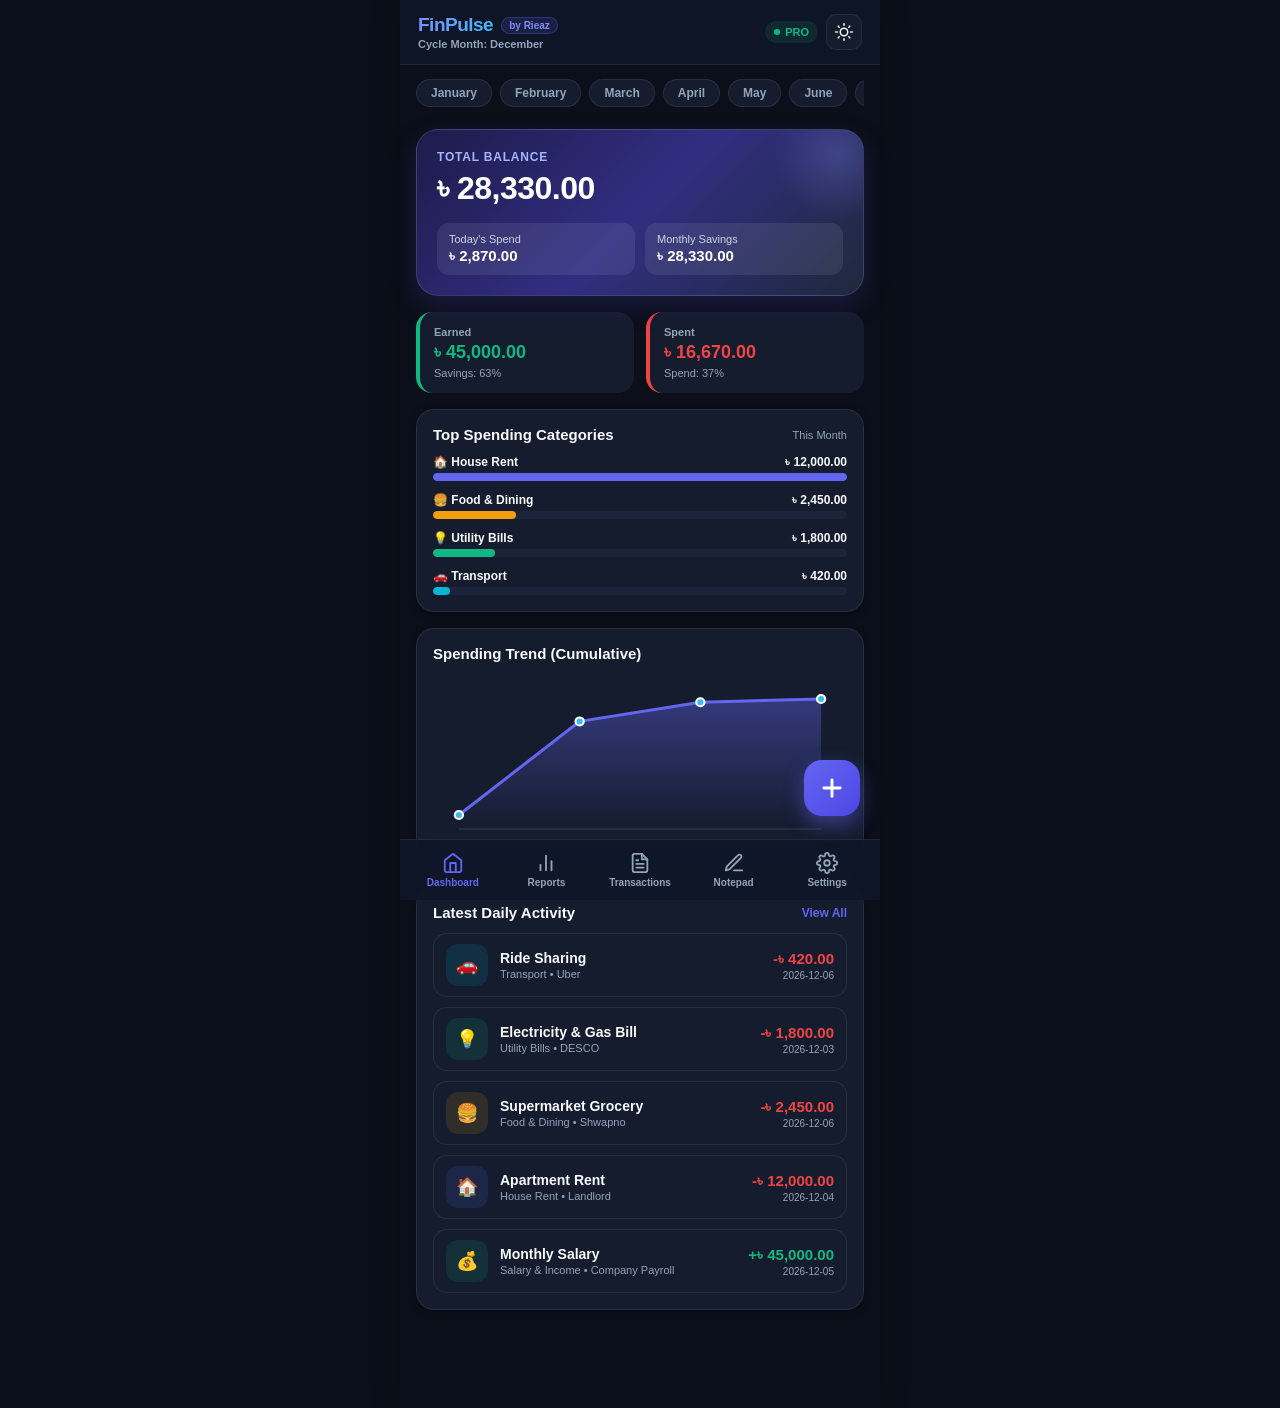
==== app/src/main/assets/pwa/index.html @ c359c413 "v2.5.3" ====
<!DOCTYPE html>
<html lang="en" data-theme="dark">
<head>
  <meta charset="UTF-8">
  <meta name="viewport" content="width=device-width, initial-scale=1.0, maximum-scale=1.0, user-scalable=no, viewport-fit=cover">
  <title>FinPulse - Smart Finance Tracker | Developed by Rieaz</title>
  
  <!-- Author & Metadata -->
  <meta name="author" content="Rieaz">
  <meta name="description" content="FinPulse - Professional personal finance tracker and budget manager. Developed by Rieaz.">
  <meta name="theme-color" content="#0f172a">
  <meta name="apple-mobile-web-app-capable" content="yes">
  <meta name="apple-mobile-web-app-status-bar-style" content="black-translucent">
  <meta name="apple-mobile-web-app-title" content="FinPulse">
  
  <!-- Icons & Manifest -->
  <link rel="icon" type="image/png" href="icons/favicon.png">
  <link rel="apple-touch-icon" href="icons/apple-touch-icon.png">
  <link rel="manifest" href="manifest.json">
  
  <!-- Stylesheet -->
  <link rel="stylesheet" href="style.css?v=2.5.3">
</head>
<body>
  
  <!-- Splash Screen -->
  <div id="splash-screen">
    <div class="splash-header">
      <h1>WELCOME TO FINPULSE</h1>
      <p>Connected to your financial health</p>
    </div>
    
    <div class="splash-logo-card">
      <img src="icons/logo.png" alt="FinPulse Logo">
    </div>
    
    <div class="splash-footer">
      <div class="dev-tag">Developed by Rieaz</div>
      <div>App Version 2.5.3 • Build 47 • PWA Edition</div>
      <div>© 2026 FinPulse by Rieaz. All rights reserved.</div>
    </div>
  </div>

  <!-- Main App Shell -->
  <div id="app-container">
    
    <!-- Top App Bar -->
    <header class="app-header">
      <div class="brand-wrapper">
        <div class="brand-title-row">
          <span class="brand-title" id="lbl-app-name">FinPulse</span>
          <span class="badge-dev">by Rieaz</span>
        </div>
        <div class="cycle-indicator" id="lbl-cycle-month">Cycle Month: March</div>
      </div>
      
      <div class="header-actions">
        <!-- Install App button (shows in header) -->
        <button id="btn-header-install" class="btn-install-header" style="display: none;">
          <svg width="14" height="14" viewBox="0 0 24 24" fill="none" stroke="currentColor" stroke-width="2.5" stroke-linecap="round" stroke-linejoin="round"><path d="M21 15v4a2 2 0 0 1-2 2H5a2 2 0 0 1-2-2v-4"></path><polyline points="7 10 12 15 17 10"></polyline><line x1="12" y1="15" x2="12" y2="3"></line></svg>
          <span id="lbl-install-header">Install</span>
        </button>

        <div class="btn-pro">
          <span style="width: 6px; height: 6px; border-radius: 50%; background: #10b981;"></span>
          <span id="lbl-pro-badge">PRO</span>
        </div>

        <button id="btn-theme-toggle" class="btn-icon" aria-label="Toggle Theme">
          <svg id="icon-theme" width="18" height="18" viewBox="0 0 24 24" fill="none" stroke="currentColor" stroke-width="2" stroke-linecap="round" stroke-linejoin="round"><circle cx="12" cy="12" r="5"></circle><line x1="12" y1="1" x2="12" y2="3"></line><line x1="12" y1="21" x2="12" y2="23"></line><line x1="4.22" y1="4.22" x2="5.64" y2="5.64"></line><line x1="18.36" y1="18.36" x2="19.78" y2="19.78"></line><line x1="1" y1="12" x2="3" y2="12"></line><line x1="21" y1="12" x2="23" y2="12"></line><line x1="4.22" y1="19.78" x2="5.64" y2="18.36"></line><line x1="18.36" y1="5.64" x2="19.78" y2="4.22"></line></svg>
        </button>
      </div>
    </header>

    <!-- Cycle Month Horizontal Slider -->
    <div class="month-slider-card">
      <div class="month-slider-scroll" id="month-chips-container">
        <!-- Injected via JavaScript -->
      </div>
    </div>

    <!-- Main Screens View Switcher -->
    <main class="screens-wrapper">
      
      <!-- 1. DASHBOARD SCREEN -->
      <section id="screen-dashboard" class="tab-screen active">
        <!-- Hero Balance Card -->
        <div class="hero-balance-card">
          <div class="balance-label" id="lbl-total-balance">TOTAL BALANCE</div>
          <div class="balance-amount" id="val-total-balance">৳ 0.00</div>
          
          <div class="quick-stats-grid">
            <div class="quick-stat-pill">
              <div class="qs-title" id="lbl-today-spend">Today's Spend</div>
              <div class="qs-val" id="val-today-spend">৳ 0.00</div>
            </div>
            <div class="quick-stat-pill">
              <div class="qs-title" id="lbl-monthly-savings">Monthly Savings</div>
              <div class="qs-val" id="val-monthly-savings">৳ 0.00</div>
            </div>
          </div>
        </div>

        <!-- Earned vs Spent 2-column Grid -->
        <div class="summary-grid">
          <div class="summary-card income">
            <span class="sc-label" id="lbl-earned">Earned</span>
            <span class="sc-val" id="val-total-income">৳ 0.00</span>
            <span class="sc-sub" id="val-savings-pct">Savings: 0%</span>
          </div>
          <div class="summary-card expense">
            <span class="sc-label" id="lbl-spent">Spent</span>
            <span class="sc-val" id="val-total-expense">৳ 0.00</span>
            <span class="sc-sub" id="val-spend-pct">Spend: 0%</span>
          </div>
        </div>

        <!-- Top Spending Categories -->
        <div class="card">
          <div class="section-header">
            <h3 id="lbl-top-categories">Top Spending Categories</h3>
            <span id="lbl-cycle-status" style="font-size: 11px; color: var(--text-muted);">This Month</span>
          </div>
          <div class="category-bars" id="dashboard-category-bars">
            <!-- Rendered by JS -->
          </div>
        </div>

        <!-- Spending Trend Chart -->
        <div class="card">
          <div class="section-header">
            <h3 id="lbl-spending-trend">Spending Trend (Cumulative)</h3>
          </div>
          <div id="trend-chart-container" style="width: 100%; height: 180px; position: relative;">
            <svg id="trend-svg" width="100%" height="180" viewBox="0 0 400 180" preserveAspectRatio="none"></svg>
          </div>
        </div>

        <!-- Recent Transactions -->
        <div class="card">
          <div class="section-header">
            <h3 id="lbl-recent-activity">Latest Daily Activity</h3>
            <button id="btn-view-all-tx">View All</button>
          </div>
          <div class="tx-list" id="dashboard-recent-txs">
            <!-- Rendered by JS -->
          </div>
        </div>
      </section>

      <!-- 2. REPORTS SCREEN -->
      <section id="screen-reports" class="tab-screen">
        <div class="card">
          <div class="section-header">
            <h3 id="lbl-category-breakdown">Category Breakdown</h3>
            <span class="badge-dev" id="report-cycle-tag">Cycle</span>
          </div>
          <!-- Donut SVG Container -->
          <div style="display: flex; flex-direction: column; align-items: center; padding: 10px 0;">
            <div style="position: relative; width: 190px; height: 190px;">
              <svg id="donut-svg" width="190" height="190" viewBox="0 0 190 190"></svg>
              <div style="position: absolute; inset: 0; display: flex; flex-direction: column; align-items: center; justify-content: center; pointer-events: none;">
                <span style="font-size: 11px; color: var(--text-muted);" id="lbl-report-total">Total Exp.</span>
                <span style="font-size: 16px; font-weight: 800;" id="val-report-donut-total">৳ 0</span>
              </div>
            </div>
            <div id="donut-legend" style="display: grid; grid-template-columns: 1fr 1fr; gap: 8px 14px; width: 100%; margin-top: 16px;">
              <!-- Donut Legend items -->
            </div>
          </div>
        </div>

        <!-- Category Details Table -->
        <div class="card">
          <div class="section-header">
            <h3 id="lbl-detailed-breakdown">Detailed Category Table</h3>
          </div>
          <div id="reports-category-details" class="category-bars">
            <!-- Rendered by JS -->
          </div>
        </div>
      </section>

      <!-- 3. TRANSACTIONS SCREEN -->
      <section id="screen-transactions" class="tab-screen">
        <!-- Search & Filter Controls -->
        <div class="search-box">
          <svg width="18" height="18" viewBox="0 0 24 24" fill="none" stroke="currentColor" stroke-width="2"><circle cx="11" cy="11" r="8"></circle><line x1="21" y1="21" x2="16.65" y2="16.65"></line></svg>
          <input type="text" id="input-search-tx" placeholder="Search transactions...">
        </div>

        <div class="filter-pills">
          <button class="filter-pill active" data-filter="all" id="filter-all">All</button>
          <button class="filter-pill" data-filter="expense" id="filter-expense">Expense</button>
          <button class="filter-pill" data-filter="income" id="filter-income">Income</button>
        </div>

        <div class="tx-list" id="full-transactions-list">
          <!-- Rendered by JS -->
        </div>
      </section>

      <!-- 4. CLEAN NOTEPAD SCREEN -->
      <section id="screen-notepad" class="tab-screen">
        <div class="notepad-top-row">
          <div class="notepad-title-group">
            <h2 id="lbl-notepad-title">Notepad</h2>
            <span id="lbl-notepad-count">0 notes saved</span>
          </div>
          <button id="btn-open-add-note" class="btn-add-note">
            <svg width="14" height="14" viewBox="0 0 24 24" fill="none" stroke="currentColor" stroke-width="2.5"><line x1="12" y1="5" x2="12" y2="19"></line><line x1="5" y1="12" x2="19" y2="12"></line></svg>
            <span id="lbl-add-note-btn">Add Note</span>
          </button>
        </div>

        <!-- Fast Search Bar -->
        <div class="search-box">
          <svg width="18" height="18" viewBox="0 0 24 24" fill="none" stroke="currentColor" stroke-width="2"><circle cx="11" cy="11" r="8"></circle><line x1="21" y1="21" x2="16.65" y2="16.65"></line></svg>
          <input type="text" id="input-search-notes" placeholder="Search notes...">
        </div>

        <!-- Category Filter Chips -->
        <div class="note-categories-scroll">
          <button class="note-cat-chip active" data-cat="All" id="chip-cat-all">All</button>
          <button class="note-cat-chip" data-cat="Finance" id="chip-cat-finance">Finance</button>
          <button class="note-cat-chip" data-cat="Budget" id="chip-cat-budget">Budget</button>
          <button class="note-cat-chip" data-cat="Shopping" id="chip-cat-shopping">Shopping</button>
          <button class="note-cat-chip" data-cat="Personal" id="chip-cat-personal">Personal</button>
          <button class="note-cat-chip" data-cat="Notes" id="chip-cat-notes">Notes</button>
        </div>

        <!-- Notes Container -->
        <div class="note-cards-list" id="notes-container">
          <!-- Rendered by JS -->
        </div>
      </section>

      <!-- 5. SETTINGS SCREEN -->
      <section id="screen-settings" class="tab-screen">
        
        <!-- Profile Settings Card -->
        <div class="card settings-group">
          <div class="section-header">
            <h3 id="lbl-profile-settings">Profile Settings</h3>
          </div>
          
          <div class="form-group">
            <label class="form-label" id="lbl-user-name">Name</label>
            <input type="text" id="input-user-name" class="form-control" value="Rieaz">
          </div>

          <div class="form-group">
            <label class="form-label" id="lbl-currency">Currency Options</label>
            <div class="btn-group-segmented" id="currency-segmented">
              <button class="btn-segmented active" data-curr="৳">৳ BDT</button>
              <button class="btn-segmented" data-curr="$">$ USD</button>
              <button class="btn-segmented" data-curr="€">€ EUR</button>
              <button class="btn-segmented" data-curr="£">£ GBP</button>
              <button class="btn-segmented" data-curr="₹">₹ INR</button>
            </div>
          </div>

          <div class="form-group">
            <label class="form-label" id="lbl-language">Language Settings</label>
            <div class="btn-group-segmented" id="language-segmented">
              <button class="btn-segmented active" data-lang="en">English</button>
              <button class="btn-segmented" data-lang="bn">বাংলা</button>
            </div>
          </div>

          <button id="btn-save-profile" class="btn-primary" style="margin-top: 6px;">
            <span id="lbl-save-profile">Save Profile Changes</span>
          </button>
        </div>

        <!-- Notifications & Alerts -->
        <div class="card settings-group">
          <div class="section-header">
            <h3 id="lbl-notifications-section">Notifications & Alerts</h3>
          </div>

          <div class="toggle-row">
            <span class="toggle-label" id="lbl-reminder-toggle">Transaction Reminders</span>
            <label class="switch">
              <input type="checkbox" id="chk-reminder" checked>
              <span class="slider"></span>
            </label>
          </div>
          <hr style="border: none; border-top: 1px solid var(--border-subtle);">
          <div class="toggle-row">
            <span class="toggle-label" id="lbl-alerts-toggle">Budget Limit Warnings (>80%)</span>
            <label class="switch">
              <input type="checkbox" id="chk-budget-alerts" checked>
              <span class="slider"></span>
            </label>
          </div>
        </div>

        <!-- Backup & Restore -->
        <div class="card settings-group">
          <div class="section-header">
            <h3 id="lbl-backup-restore">Data Backup & Restore</h3>
          </div>
          <p style="font-size: 11px; color: var(--text-muted);" id="lbl-backup-desc">Download your data as a JSON file or restore from a previous backup.</p>
          
          <div style="display: grid; grid-template-columns: 1fr 1fr; gap: 10px; margin-top: 6px;">
            <button id="btn-export-backup" class="btn-secondary" style="display: flex; align-items: center; justify-content: center; gap: 6px;">
              <svg width="16" height="16" viewBox="0 0 24 24" fill="none" stroke="currentColor" stroke-width="2"><path d="M21 15v4a2 2 0 0 1-2 2H5a2 2 0 0 1-2-2v-4"></path><polyline points="17 8 12 3 7 8"></polyline><line x1="12" y1="3" x2="12" y2="15"></line></svg>
              <span id="lbl-export-json">Export JSON</span>
            </button>

            <button id="btn-import-backup" class="btn-secondary" style="display: flex; align-items: center; justify-content: center; gap: 6px;">
              <svg width="16" height="16" viewBox="0 0 24 24" fill="none" stroke="currentColor" stroke-width="2"><path d="M21 15v4a2 2 0 0 1-2 2H5a2 2 0 0 1-2-2v-4"></path><polyline points="7 10 12 15 17 10"></polyline><line x1="12" y1="15" x2="12" y2="3"></line></svg>
              <span id="lbl-restore-json">Restore JSON</span>
            </button>
            <input type="file" id="file-import-input" accept=".json,application/json" style="display: none;">
          </div>
        </div>

        <!-- PWA Installation Center in Settings -->
        <div class="card settings-group">
          <div class="section-header">
            <h3>FinPulse App Installation</h3>
          </div>
          <p style="font-size: 11px; color: var(--text-muted);">Install this Web App directly on your phone or PC without downloading from app stores.</p>
          <button id="btn-settings-install-pwa" class="btn-primary" style="margin-top: 6px; background: linear-gradient(135deg, #4f46e5, #06b6d4);">
            <svg width="16" height="16" viewBox="0 0 24 24" fill="none" stroke="currentColor" stroke-width="2.5"><path d="M21 15v4a2 2 0 0 1-2 2H5a2 2 0 0 1-2-2v-4"></path><polyline points="7 10 12 15 17 10"></polyline><line x1="12" y1="15" x2="12" y2="3"></line></svg>
            <span>Install FinPulse Web App</span>
          </button>
        </div>

        <!-- Danger Zone: Factory Reset -->
        <div class="card settings-group" style="border-color: rgba(239, 68, 68, 0.3); background: var(--danger-light);">
          <div class="section-header">
            <h3 style="color: var(--danger);" id="lbl-danger-zone">Danger Zone</h3>
          </div>
          <button id="btn-factory-reset" class="btn-danger">
            <span id="lbl-factory-reset-btn">Factory Reset App</span>
          </button>
        </div>

        <!-- Professional Contact Us Card -->
        <div class="contact-us-card">
          <div class="contact-header">
            <div>
              <h4 id="lbl-contact-title">Contact Us</h4>
              <p id="lbl-contact-subtitle">Get in touch directly with developer</p>
            </div>
            <span class="contact-version-badge">v2.5.3</span>
          </div>

          <!-- WhatsApp Link -->
          <a href="https://api.whatsapp.com/send?phone=8801628403390" target="_blank" rel="noopener noreferrer" class="contact-item-btn contact-item-whatsapp">
            <div class="contact-icon-circle">
              <svg width="18" height="18" viewBox="0 0 24 24" fill="currentColor"><path d="M12.031 6.172c-3.181 0-5.767 2.586-5.768 5.766-.001 1.298.38 2.27 1.019 3.287l-.711 2.598 2.664-.698c.983.54 1.761.802 2.796.802 3.178 0 5.764-2.587 5.765-5.766.001-3.18-2.584-5.789-5.765-5.789zm3.385 8.163c-.144.405-.837.774-1.17.823-.312.045-.694.072-2.12-.518-1.579-.652-2.597-2.257-2.677-2.363-.079-.107-.638-.85-.638-1.621 0-.771.405-1.15.549-1.306.144-.156.314-.195.419-.195.105 0 .21.002.302.007.097.005.228-.037.356.271.132.316.45 1.096.49 1.176.039.08.066.174.013.279-.053.107-.079.174-.157.266-.079.092-.165.205-.236.276-.079.079-.161.165-.069.324.092.158.41 1.054 1.488 1.488.423.17.755.272.936.33.424.135.81.116 1.114.071.34-.051 1.026-.419 1.17-.823.144-.405.144-.753.101-.824-.043-.07-.157-.113-.33-.2z"/></svg>
            </div>
            <div class="contact-text-box">
              <div class="contact-title-text" id="lbl-contact-wa-title">Chat on WhatsApp</div>
              <div class="contact-sub-text">01628403390 (Tap to chat)</div>
            </div>
            <svg class="contact-arrow-icon" width="16" height="16" viewBox="0 0 24 24" fill="none" stroke="currentColor" stroke-width="2.5"><polyline points="9 18 15 12 9 6"></polyline></svg>
          </a>

          <!-- GitHub Link -->
          <a href="https://github.com/zr-rieaz/" target="_blank" rel="noopener noreferrer" class="contact-item-btn contact-item-github">
            <div class="contact-icon-circle">
              <svg width="18" height="18" viewBox="0 0 24 24" fill="currentColor"><path d="M12 2A10 10 0 0 0 2 12c0 4.42 2.87 8.17 6.84 9.5.5.08.66-.23.66-.5v-1.69c-2.77.6-3.36-1.34-3.36-1.34-.46-1.16-1.11-1.47-1.11-1.47-.91-.62.07-.6.07-.6 1 .07 1.53 1.03 1.53 1.03.87 1.52 2.34 1.07 2.91.83.1-.65.35-1.09.63-1.34-2.22-.25-4.55-1.11-4.55-4.92 0-1.11.38-2 1.03-2.71-.1-.25-.45-1.29.1-2.64 0 0 .84-.27 2.75 1.02.79-.22 1.65-.33 2.5-.33.85 0 1.71.11 2.5.33 1.91-1.29 2.75-1.02 2.75-1.02.55 1.35.2 2.39.1 2.64.65.71 1.03 1.6 1.03 2.71 0 3.82-2.34 4.66-4.57 4.91.36.31.69.92.69 1.85V21c0 .27.16.59.67.5C19.14 20.16 22 16.42 22 12A10 10 0 0 0 12 2z"/></svg>
            </div>
            <div class="contact-text-box">
              <div class="contact-title-text" id="lbl-contact-gh-title">GitHub Profile</div>
              <div class="contact-sub-text">https://github.com/zr-rieaz/</div>
            </div>
            <svg class="contact-arrow-icon" width="16" height="16" viewBox="0 0 24 24" fill="none" stroke="currentColor" stroke-width="2.5"><polyline points="9 18 15 12 9 6"></polyline></svg>
          </a>

          <div class="contact-footer-text">
            FinPulse • Developed by Rieaz • © 2026
          </div>
        </div>
      </section>

    </main>

    <!-- Floating Action Button (+) -->
    <button id="fab-add-tx" class="fab" aria-label="Add Transaction">
      <svg width="28" height="28" viewBox="0 0 24 24" fill="none" stroke="currentColor" stroke-width="2.5" stroke-linecap="round" stroke-linejoin="round"><line x1="12" y1="5" x2="12" y2="19"></line><line x1="5" y1="12" x2="19" y2="12"></line></svg>
    </button>

    <!-- Bottom Navigation Bar -->
    <nav class="bottom-nav">
      <button class="nav-item active" data-tab="dashboard">
        <svg viewBox="0 0 24 24" fill="none" stroke-width="2" stroke-linecap="round" stroke-linejoin="round"><path d="M3 9l9-7 9 7v11a2 2 0 0 1-2 2H5a2 2 0 0 1-2-2z"></path><polyline points="9 22 9 12 15 12 15 22"></polyline></svg>
        <span id="nav-dashboard">Dashboard</span>
      </button>

      <button class="nav-item" data-tab="reports">
        <svg viewBox="0 0 24 24" fill="none" stroke-width="2" stroke-linecap="round" stroke-linejoin="round"><line x1="18" y1="20" x2="18" y2="10"></line><line x1="12" y1="20" x2="12" y2="4"></line><line x1="6" y1="20" x2="6" y2="14"></line></svg>
        <span id="nav-reports">Reports</span>
      </button>

      <button class="nav-item" data-tab="transactions">
        <svg viewBox="0 0 24 24" fill="none" stroke-width="2" stroke-linecap="round" stroke-linejoin="round"><path d="M14 2H6a2 2 0 0 0-2 2v16a2 2 0 0 0 2 2h12a2 2 0 0 0 2-2V8z"></path><polyline points="14 2 14 8 20 8"></polyline><line x1="16" y1="13" x2="8" y2="13"></line><line x1="16" y1="17" x2="8" y2="17"></line><polyline points="10 9 9 9 8 9"></polyline></svg>
        <span id="nav-logs">Transactions</span>
      </button>

      <button class="nav-item" data-tab="notepad">
        <svg viewBox="0 0 24 24" fill="none" stroke-width="2" stroke-linecap="round" stroke-linejoin="round"><path d="M12 20h9"></path><path d="M16.5 3.5a2.121 2.121 0 0 1 3 3L7 19l-4 1 1-4L16.5 3.5z"></path></svg>
        <span id="nav-notepad">Notepad</span>
      </button>

      <button class="nav-item" data-tab="settings">
        <svg viewBox="0 0 24 24" fill="none" stroke-width="2" stroke-linecap="round" stroke-linejoin="round"><circle cx="12" cy="12" r="3"></circle><path d="M19.4 15a1.65 1.65 0 0 0 .33 1.82l.06.06a2 2 0 0 1 0 2.83 2 2 0 0 1-2.83 0l-.06-.06a1.65 1.65 0 0 0-1.82-.33 1.65 1.65 0 0 0-1 1.51V21a2 2 0 0 1-2 2 2 2 0 0 1-2-2v-.09A1.65 1.65 0 0 0 9 19.4a1.65 1.65 0 0 0-1.82.33l-.06.06a2 2 0 0 1-2.83 0 2 2 0 0 1 0-2.83l.06-.06a1.65 1.65 0 0 0 .33-1.82 1.65 1.65 0 0 0-1.51-1H3a2 2 0 0 1-2-2 2 2 0 0 1 2-2h.09A1.65 1.65 0 0 0 4.6 9a1.65 1.65 0 0 0-.33-1.82l-.06-.06a2 2 0 0 1 0-2.83 2 2 0 0 1 2.83 0l.06.06a1.65 1.65 0 0 0 1.82.33H9a1.65 1.65 0 0 0 1-1.51V3a2 2 0 0 1 2-2 2 2 0 0 1 2 2v.09a1.65 1.65 0 0 0 1 1.51 1.65 1.65 0 0 0 1.82-.33l.06-.06a2 2 0 0 1 2.83 0 2 2 0 0 1 0 2.83l-.06.06a1.65 1.65 0 0 0-.33 1.82V9a1.65 1.65 0 0 0 1.51 1H21a2 2 0 0 1 2 2 2 2 0 0 1-2 2h-.09a1.65 1.65 0 0 0-1.51 1z"></path></svg>
        <span id="nav-settings">Settings</span>
      </button>
    </nav>
  </div>

  <!-- Add/Edit Transaction Bottom Sheet Modal -->
  <div id="modal-transaction" class="modal-overlay">
    <div class="modal-sheet">
      <div class="modal-sheet-header">
        <h2 id="lbl-modal-title">Add New Transaction</h2>
        <button id="btn-close-modal" class="btn-icon" style="border: none;">
          <svg width="20" height="20" viewBox="0 0 24 24" fill="none" stroke="currentColor" stroke-width="2"><line x1="18" y1="6" x2="6" y2="18"></line><line x1="6" y1="6" x2="18" y2="18"></line></svg>
        </button>
      </div>

      <!-- Type Switcher -->
      <div class="btn-group-segmented">
        <button type="button" class="btn-segmented active" id="btn-type-expense">Expense</button>
        <button type="button" class="btn-segmented" id="btn-type-income">Income</button>
      </div>

      <div class="form-group">
        <label class="form-label" id="lbl-form-title">Title / Description</label>
        <input type="text" id="tx-input-title" class="form-control" placeholder="e.g., Grocery, Electricity, Freelance">
      </div>

      <div class="form-group">
        <label class="form-label" id="lbl-form-amount">Amount</label>
        <input type="number" id="tx-input-amount" class="form-control" placeholder="0.00" step="any">
      </div>

      <div class="form-group">
        <label class="form-label" id="lbl-form-category">Category</label>
        <select id="tx-input-category" class="form-control">
          <option value="Food">Food</option>
          <option value="Rent">Rent</option>
          <option value="Transport">Transport</option>
          <option value="Health">Health</option>
          <option value="Education">Education</option>
          <option value="Entertainment">Entertainment</option>
          <option value="Utility">Utility</option>
          <option value="Shopping">Shopping</option>
          <option value="Income">Income</option>
          <option value="Other">Other</option>
        </select>
      </div>

      <div class="form-group">
        <label class="form-label" id="lbl-form-merchant">Merchant / Vendor</label>
        <input type="text" id="tx-input-merchant" class="form-control" placeholder="e.g., Shwapno, Foodpanda, Netflix">
      </div>

      <div class="form-group">
        <label class="form-label" id="lbl-form-date">Date</label>
        <input type="date" id="tx-input-date" class="form-control">
      </div>

      <button id="btn-save-tx" class="btn-primary" style="margin-top: 10px;">
        <span id="lbl-btn-save-tx">Save Transaction</span>
      </button>
    </div>
  </div>

  <!-- Add/Edit Note Bottom Sheet Modal -->
  <div id="modal-note" class="modal-overlay">
    <div class="modal-sheet">
      <div class="modal-sheet-header">
        <h2 id="lbl-modal-note-title">Add New Note</h2>
        <button id="btn-close-note-modal" class="btn-icon" style="border: none;">
          <svg width="20" height="20" viewBox="0 0 24 24" fill="none" stroke="currentColor" stroke-width="2"><line x1="18" y1="6" x2="6" y2="18"></line><line x1="6" y1="6" x2="18" y2="18"></line></svg>
        </button>
      </div>

      <div class="form-group">
        <label class="form-label" id="lbl-note-form-cat">Category Tag</label>
        <div class="note-categories-scroll" style="margin-bottom: 0;">
          <button type="button" class="note-cat-chip active" data-form-cat="Finance">Finance</button>
          <button type="button" class="note-cat-chip" data-form-cat="Budget">Budget</button>
          <button type="button" class="note-cat-chip" data-form-cat="Shopping">Shopping</button>
          <button type="button" class="note-cat-chip" data-form-cat="Personal">Personal</button>
          <button type="button" class="note-cat-chip" data-form-cat="Notes">Notes</button>
        </div>
      </div>

      <div class="form-group">
        <label class="form-label" id="lbl-note-form-title">Title</label>
        <input type="text" id="note-input-title" class="form-control" placeholder="Note title...">
      </div>

      <div class="form-group">
        <label class="form-label" id="lbl-note-form-content">Content</label>
        <textarea id="note-input-content" class="form-control" style="height: 120px; resize: vertical;" placeholder="Write your thoughts or financial plans here..."></textarea>
      </div>

      <button id="btn-save-note" class="btn-primary" style="margin-top: 10px;">
        <span id="lbl-btn-save-note">Save Note</span>
      </button>
    </div>
  </div>

  <!-- PWA INSTALL POPUP MODAL (User Requirement) -->
  <div id="pwa-install-popup" class="install-popup-overlay">
    <div class="install-popup-card">
      <div class="install-badge-dev">by Rieaz</div>
      
      <div class="install-icon-wrapper">
        <img src="icons/icon-192.png" alt="FinPulse Icon">
      </div>

      <h2>Install FinPulse</h2>
      <div class="install-author-tag">Developed by Rieaz</div>

      <div class="install-features">
        <div class="install-feature-item">
          <svg viewBox="0 0 24 24" fill="none" stroke-width="2.5"><polyline points="20 6 9 17 4 12"></polyline></svg>
          <span>Offline ready with zero loading delay</span>
        </div>
        <div class="install-feature-item">
          <svg viewBox="0 0 24 24" fill="none" stroke-width="2.5"><polyline points="20 6 9 17 4 12"></polyline></svg>
          <span>100% private financial data storage</span>
        </div>
        <div class="install-feature-item">
          <svg viewBox="0 0 24 24" fill="none" stroke-width="2.5"><polyline points="20 6 9 17 4 12"></polyline></svg>
          <span>Installs directly onto your Home Screen</span>
        </div>
      </div>

      <!-- iOS specific instructions if detected -->
      <div id="ios-install-guide" class="ios-guide-box" style="display: none;">
        <span>To install on iPhone/iPad: Tap the <strong>Share</strong> button <svg style="display:inline; vertical-align:middle; width:16px; height:16px;" viewBox="0 0 24 24" fill="none" stroke="currentColor" stroke-width="2"><path d="M4 12v8a2 2 0 0 0 2 2h12a2 2 0 0 0 2-2v-8"></path><polyline points="16 6 12 2 8 6"></polyline><line x1="12" y1="2" x2="12" y2="15"></line></svg> in Safari, then tap <strong>"Add to Home Screen"</strong>.</span>
      </div>

      <div class="install-actions">
        <button id="btn-popup-install" class="btn-install-primary">
          <svg width="18" height="18" viewBox="0 0 24 24" fill="none" stroke="currentColor" stroke-width="2.5"><path d="M21 15v4a2 2 0 0 1-2 2H5a2 2 0 0 1-2-2v-4"></path><polyline points="7 10 12 15 17 10"></polyline><line x1="12" y1="15" x2="12" y2="3"></line></svg>
          <span id="lbl-install-now-btn">Install FinPulse</span>
        </button>
        <button id="btn-popup-dismiss" class="btn-install-secondary">Maybe Later</button>
      </div>
    </div>
  </div>

  <!-- Toast Notification Message Container -->
  <div id="toast-message" class="toast-container">
    <span id="toast-text">Success!</span>
  </div>

  <!-- App Script -->
  <script src="app.js?v=2.5.3"></script>
</body>
</html>
---- app/src/main/assets/pwa/style.css ----
/**
 * FinPulse Web App Stylesheet
 * Author: Rieaz
 * Production PWA Styling
 */

:root {
  --font-family: -apple-system, BlinkMacSystemFont, "Segoe UI", Roboto, "Helvetica Neue", Arial, sans-serif, "Noto Sans Bengali";
  --primary: #6366f1;
  --primary-hover: #4f46e5;
  --primary-light: rgba(99, 102, 241, 0.15);
  --secondary: #2563eb;
  --accent: #10b981;
  --accent-light: rgba(16, 185, 129, 0.12);
  --danger: #ef4444;
  --danger-light: rgba(239, 68, 68, 0.12);
  --warning: #f59e0b;
  --warning-light: rgba(245, 158, 11, 0.15);
  
  --bg-main: #0b0f19;
  --bg-card: #151c2e;
  --bg-card-elevated: #1e293b;
  --bg-input: #1b2438;
  --text-main: #f8fafc;
  --text-muted: #94a3b8;
  --border-subtle: rgba(255, 255, 255, 0.08);
  --border-focus: #6366f1;
  --shadow-sm: 0 2px 8px rgba(0, 0, 0, 0.25);
  --shadow-lg: 0 10px 25px rgba(0, 0, 0, 0.4);
  --nav-bg: rgba(15, 23, 42, 0.85);
  --backdrop: rgba(0, 0, 0, 0.65);
}

[data-theme="light"] {
  --bg-main: #f8fafc;
  --bg-card: #ffffff;
  --bg-card-elevated: #f1f5f9;
  --bg-input: #f1f5f9;
  --text-main: #0f172a;
  --text-muted: #64748b;
  --border-subtle: rgba(0, 0, 0, 0.08);
  --shadow-sm: 0 2px 8px rgba(0, 0, 0, 0.06);
  --shadow-lg: 0 10px 25px rgba(0, 0, 0, 0.1);
  --nav-bg: rgba(255, 255, 255, 0.85);
  --backdrop: rgba(15, 23, 42, 0.5);
}

* {
  box-sizing: border-box;
  margin: 0;
  padding: 0;
  -webkit-tap-highlight-color: transparent;
}

body {
  font-family: var(--font-family);
  background-color: var(--bg-main);
  color: var(--text-main);
  min-height: 100vh;
  display: flex;
  justify-content: center;
  align-items: flex-start;
  overflow-x: hidden;
  transition: background-color 0.2s ease, color 0.2s ease;
}

#app-container {
  width: 100%;
  max-width: 480px;
  min-height: 100vh;
  background-color: var(--bg-main);
  display: flex;
  flex-direction: column;
  position: relative;
  box-shadow: 0 0 30px rgba(0, 0, 0, 0.2);
  padding-bottom: 90px;
}

/* Splash Screen */
#splash-screen {
  position: fixed;
  inset: 0;
  background: linear-gradient(145deg, #3b0764, #1e3a8a, #0f172a);
  z-index: 9999;
  display: flex;
  flex-direction: column;
  align-items: center;
  justify-content: space-between;
  padding: 60px 24px 40px;
  text-align: center;
  color: #ffffff;
  transition: opacity 0.5s ease, visibility 0.5s ease;
}

#splash-screen.hidden {
  opacity: 0;
  visibility: hidden;
  pointer-events: none;
}

.splash-logo-card {
  width: 190px;
  height: 190px;
  background: #ffffff;
  border-radius: 36px;
  display: flex;
  align-items: center;
  justify-content: center;
  padding: 16px;
  box-shadow: 0 20px 40px rgba(0,0,0,0.35);
  margin: 24px 0;
  animation: pulseLogo 2s infinite ease-in-out;
}

@keyframes pulseLogo {
  0%, 100% { transform: scale(1); }
  50% { transform: scale(1.04); }
}

.splash-logo-card img {
  width: 100%;
  height: 100%;
  object-fit: contain;
}

.splash-header h1 {
  font-size: 24px;
  font-weight: 300;
  letter-spacing: 2px;
}

.splash-header p {
  font-size: 14px;
  color: rgba(255, 255, 255, 0.85);
  margin-top: 6px;
}

.splash-footer {
  font-size: 11px;
  color: rgba(255, 255, 255, 0.7);
  display: flex;
  flex-direction: column;
  gap: 4px;
}

.splash-footer .dev-tag {
  color: #6ee7b7;
  font-weight: 700;
  font-size: 13px;
  letter-spacing: 0.5px;
}

/* Header */
header.app-header {
  position: sticky;
  top: 0;
  z-index: 100;
  background-color: var(--nav-bg);
  backdrop-filter: blur(12px);
  -webkit-backdrop-filter: blur(12px);
  border-bottom: 1px solid var(--border-subtle);
  padding: 14px 18px;
  display: flex;
  justify-content: space-between;
  align-items: center;
}

.brand-wrapper {
  display: flex;
  flex-direction: column;
}

.brand-title-row {
  display: flex;
  align-items: center;
  gap: 8px;
}

.brand-title {
  font-size: 19px;
  font-weight: 800;
  letter-spacing: -0.5px;
  background: linear-gradient(135deg, #818cf8, #38bdf8);
  -webkit-background-clip: text;
  -webkit-text-fill-color: transparent;
}

.badge-dev {
  background: rgba(99, 102, 241, 0.15);
  color: #818cf8;
  font-size: 10px;
  font-weight: 700;
  padding: 2px 7px;
  border-radius: 99px;
  border: 1px solid rgba(99, 102, 241, 0.3);
}

.cycle-indicator {
  font-size: 11px;
  font-weight: 600;
  color: var(--text-muted);
  margin-top: 2px;
}

.header-actions {
  display: flex;
  align-items: center;
  gap: 8px;
}

.btn-pro {
  display: flex;
  align-items: center;
  gap: 5px;
  background: var(--accent-light);
  color: var(--accent);
  padding: 5px 9px;
  border-radius: 99px;
  font-size: 11px;
  font-weight: 700;
  border: none;
}

.btn-icon {
  background: var(--bg-card);
  border: 1px solid var(--border-subtle);
  color: var(--text-main);
  width: 36px;
  height: 36px;
  border-radius: 10px;
  display: flex;
  align-items: center;
  justify-content: center;
  cursor: pointer;
  transition: all 0.2s ease;
}

.btn-icon:hover {
  transform: translateY(-1px);
  border-color: var(--primary);
}

.btn-install-header {
  background: linear-gradient(135deg, #4f46e5, #7c3aed);
  color: #ffffff;
  border: none;
  font-size: 11px;
  font-weight: 700;
  padding: 6px 12px;
  border-radius: 20px;
  display: flex;
  align-items: center;
  gap: 6px;
  cursor: pointer;
  box-shadow: 0 4px 12px rgba(99, 102, 241, 0.3);
  transition: transform 0.2s;
}

.btn-install-header:active {
  transform: scale(0.96);
}

/* Month Selector Slider */
.month-slider-card {
  padding: 14px 16px 8px;
}

.month-slider-scroll {
  display: flex;
  gap: 8px;
  overflow-x: auto;
  padding-bottom: 6px;
  scrollbar-width: none;
}

.month-slider-scroll::-webkit-scrollbar {
  display: none;
}

.month-chip {
  flex-shrink: 0;
  padding: 6px 14px;
  border-radius: 99px;
  font-size: 12px;
  font-weight: 600;
  background: var(--bg-card);
  border: 1px solid var(--border-subtle);
  color: var(--text-muted);
  cursor: pointer;
  transition: all 0.2s ease;
}

.month-chip.active {
  background: var(--primary);
  color: #ffffff;
  border-color: var(--primary);
  box-shadow: 0 4px 12px rgba(99, 102, 241, 0.3);
}

/* Screens Content */
main.screens-wrapper {
  padding: 8px 16px;
  flex: 1;
}

.tab-screen {
  display: none;
  flex-direction: column;
  gap: 16px;
}

.tab-screen.active {
  display: flex;
  animation: fadeIn 0.25s ease-out;
}

@keyframes fadeIn {
  from { opacity: 0; transform: translateY(6px); }
  to { opacity: 1; transform: translateY(0); }
}

/* Cards */
.card {
  background-color: var(--bg-card);
  border: 1px solid var(--border-subtle);
  border-radius: 18px;
  padding: 16px;
  box-shadow: var(--shadow-sm);
  transition: all 0.2s ease;
}

.hero-balance-card {
  background: linear-gradient(135deg, #1e1b4b, #312e81, #1e293b);
  color: #ffffff;
  border: 1px solid rgba(255, 255, 255, 0.12);
  border-radius: 22px;
  padding: 20px;
  box-shadow: 0 10px 25px rgba(49, 46, 129, 0.35);
  position: relative;
  overflow: hidden;
}

.hero-balance-card::before {
  content: "";
  position: absolute;
  top: -40px;
  right: -40px;
  width: 130px;
  height: 130px;
  background: radial-gradient(circle, rgba(129, 140, 248, 0.25), transparent 70%);
  pointer-events: none;
}

.balance-label {
  font-size: 12px;
  font-weight: 600;
  text-transform: uppercase;
  letter-spacing: 0.8px;
  color: #a5b4fc;
}

.balance-amount {
  font-size: 32px;
  font-weight: 800;
  margin: 6px 0 16px;
  letter-spacing: -0.5px;
}

.quick-stats-grid {
  display: grid;
  grid-template-columns: 1fr 1fr;
  gap: 10px;
}

.quick-stat-pill {
  background: rgba(255, 255, 255, 0.08);
  border-radius: 12px;
  padding: 10px 12px;
}

.quick-stat-pill .qs-title {
  font-size: 11px;
  color: #cbd5e1;
}

.quick-stat-pill .qs-val {
  font-size: 15px;
  font-weight: 700;
  margin-top: 2px;
}

/* Income / Spent 2-column cards */
.summary-grid {
  display: grid;
  grid-template-columns: 1fr 1fr;
  gap: 12px;
}

.summary-card {
  display: flex;
  flex-direction: column;
  padding: 14px;
  border-radius: 16px;
}

.summary-card.income {
  background: var(--bg-card);
  border-left: 4px solid var(--accent);
}

.summary-card.expense {
  background: var(--bg-card);
  border-left: 4px solid var(--danger);
}

.summary-card .sc-label {
  font-size: 11px;
  font-weight: 600;
  color: var(--text-muted);
}

.summary-card .sc-val {
  font-size: 18px;
  font-weight: 800;
  margin: 4px 0;
}

.summary-card.income .sc-val { color: var(--accent); }
.summary-card.expense .sc-val { color: var(--danger); }

.summary-card .sc-sub {
  font-size: 11px;
  color: var(--text-muted);
}

/* Section Titles */
.section-header {
  display: flex;
  justify-content: space-between;
  align-items: center;
  margin-bottom: 12px;
}

.section-header h3 {
  font-size: 15px;
  font-weight: 700;
  color: var(--text-main);
}

.section-header a, .section-header button {
  font-size: 12px;
  font-weight: 600;
  color: var(--primary);
  background: none;
  border: none;
  cursor: pointer;
}

/* Categories Progress Bars */
.category-bars {
  display: flex;
  flex-direction: column;
  gap: 12px;
}

.cat-bar-item {
  display: flex;
  flex-direction: column;
  gap: 4px;
}

.cat-bar-meta {
  display: flex;
  justify-content: space-between;
  font-size: 12px;
  font-weight: 600;
}

.cat-progress-track {
  height: 8px;
  border-radius: 99px;
  background: var(--bg-input);
  overflow: hidden;
}

.cat-progress-fill {
  height: 100%;
  border-radius: 99px;
  transition: width 0.4s ease;
}

/* Transaction List Items */
.tx-list {
  display: flex;
  flex-direction: column;
  gap: 10px;
}

.tx-item {
  display: flex;
  align-items: center;
  justify-content: space-between;
  padding: 10px 12px;
  background: var(--bg-card);
  border: 1px solid var(--border-subtle);
  border-radius: 14px;
  transition: transform 0.15s ease, background-color 0.15s ease;
}

.tx-actions-left {
  display: flex;
  align-items: center;
  gap: 4px;
  flex-shrink: 0;
  margin-right: 8px;
}

.btn-tx-action {
  width: 32px;
  height: 32px;
  border-radius: 8px;
  border: 1px solid var(--border-subtle);
  background: var(--bg-input);
  display: flex;
  align-items: center;
  justify-content: center;
  cursor: pointer;
  transition: all 0.15s ease;
  padding: 0;
}

.btn-tx-action.btn-tx-edit {
  color: var(--primary);
}

.btn-tx-action.btn-tx-edit:hover {
  background: rgba(99, 102, 241, 0.15);
  border-color: var(--primary);
}

.btn-tx-action.btn-tx-delete {
  color: var(--danger);
}

.btn-tx-action.btn-tx-delete:hover {
  background: rgba(239, 68, 68, 0.15);
  border-color: var(--danger);
}

.tx-item:hover {
  background: var(--bg-card-elevated);
}

.tx-left {
  display: flex;
  align-items: center;
  gap: 12px;
  flex: 1;
  min-width: 0;
}

.tx-icon-box {
  width: 42px;
  height: 42px;
  border-radius: 12px;
  display: flex;
  align-items: center;
  justify-content: center;
  font-size: 18px;
  flex-shrink: 0;
}

.tx-details {
  display: flex;
  flex-direction: column;
  min-width: 0;
}

.tx-title {
  font-size: 14px;
  font-weight: 700;
  color: var(--text-main);
  white-space: nowrap;
  overflow: hidden;
  text-overflow: ellipsis;
}

.tx-sub {
  font-size: 11px;
  color: var(--text-muted);
  margin-top: 2px;
}

.tx-right {
  display: flex;
  flex-direction: column;
  align-items: flex-end;
  gap: 2px;
}

.tx-amount {
  font-size: 15px;
  font-weight: 800;
}

.tx-amount.expense {
  color: var(--danger);
}

.tx-amount.income {
  color: var(--accent);
}

.tx-date {
  font-size: 10px;
  color: var(--text-muted);
}

/* Empty state */
.empty-state {
  text-align: center;
  padding: 36px 16px;
  color: var(--text-muted);
}

.empty-state svg {
  width: 48px;
  height: 48px;
  stroke: var(--text-muted);
  opacity: 0.5;
  margin-bottom: 10px;
}

/* Filters and Search */
.search-box {
  display: flex;
  align-items: center;
  gap: 10px;
  background: var(--bg-input);
  border: 1px solid var(--border-subtle);
  border-radius: 12px;
  padding: 10px 14px;
  margin-bottom: 12px;
}

.search-box input {
  background: none;
  border: none;
  outline: none;
  color: var(--text-main);
  font-size: 14px;
  width: 100%;
}

.filter-pills {
  display: flex;
  gap: 8px;
  margin-bottom: 14px;
}

.filter-pill {
  flex: 1;
  padding: 8px 10px;
  font-size: 12px;
  font-weight: 700;
  border-radius: 10px;
  background: var(--bg-card);
  border: 1px solid var(--border-subtle);
  color: var(--text-muted);
  cursor: pointer;
  text-align: center;
}

.filter-pill.active {
  background: var(--primary);
  color: #ffffff;
  border-color: var(--primary);
}

/* Budgets Screen */
.budget-card {
  display: flex;
  flex-direction: column;
  gap: 10px;
  padding: 14px;
  background: var(--bg-card);
  border: 1px solid var(--border-subtle);
  border-radius: 16px;
}

.budget-header {
  display: flex;
  justify-content: space-between;
  align-items: center;
}

.budget-title {
  display: flex;
  align-items: center;
  gap: 8px;
  font-weight: 700;
  font-size: 14px;
}

.budget-amounts {
  font-size: 12px;
  font-weight: 600;
  color: var(--text-muted);
}

.budget-status-pill {
  display: inline-flex;
  align-items: center;
  gap: 4px;
  padding: 4px 8px;
  border-radius: 6px;
  font-size: 11px;
  font-weight: 600;
}

.status-ok { background: var(--accent-light); color: var(--accent); }
.status-warn { background: var(--warning-light); color: var(--warning); }
.status-danger { background: var(--danger-light); color: var(--danger); }

/* Settings Screen Items */
.settings-group {
  display: flex;
  flex-direction: column;
  gap: 12px;
}

.form-group {
  display: flex;
  flex-direction: column;
  gap: 6px;
}

.form-label {
  font-size: 12px;
  font-weight: 600;
  color: var(--text-muted);
}

.form-control {
  background: var(--bg-input);
  border: 1px solid var(--border-subtle);
  color: var(--text-main);
  padding: 10px 12px;
  border-radius: 10px;
  font-size: 14px;
  outline: none;
  width: 100%;
}

.form-control:focus {
  border-color: var(--primary);
}

.btn-group-segmented {
  display: flex;
  gap: 6px;
}

.btn-segmented {
  flex: 1;
  padding: 8px;
  background: var(--bg-input);
  border: 1px solid var(--border-subtle);
  color: var(--text-main);
  font-weight: 700;
  font-size: 12px;
  border-radius: 8px;
  cursor: pointer;
}

.btn-segmented.active {
  background: var(--primary);
  color: #ffffff;
  border-color: var(--primary);
}

.toggle-row {
  display: flex;
  justify-content: space-between;
  align-items: center;
  padding: 6px 0;
}

.toggle-label {
  font-size: 13px;
  font-weight: 500;
}

/* Switch */
.switch {
  position: relative;
  display: inline-block;
  width: 44px;
  height: 24px;
}

.switch input {
  opacity: 0;
  width: 0;
  height: 0;
}

.slider {
  position: absolute;
  cursor: pointer;
  inset: 0;
  background-color: var(--bg-input);
  border: 1px solid var(--border-subtle);
  transition: 0.3s;
  border-radius: 24px;
}

.slider:before {
  position: absolute;
  content: "";
  height: 18px;
  width: 18px;
  left: 2px;
  bottom: 2px;
  background-color: #ffffff;
  transition: 0.3s;
  border-radius: 50%;
}

input:checked + .slider {
  background-color: var(--primary);
  border-color: var(--primary);
}

input:checked + .slider:before {
  transform: translateX(20px);
}

/* Buttons */
.btn-primary {
  background: var(--primary);
  color: #ffffff;
  border: none;
  font-weight: 700;
  font-size: 14px;
  padding: 12px;
  border-radius: 12px;
  cursor: pointer;
  width: 100%;
  display: flex;
  align-items: center;
  justify-content: center;
  gap: 8px;
  box-shadow: 0 4px 12px rgba(99, 102, 241, 0.3);
}

.btn-primary:active { transform: scale(0.98); }

.btn-secondary {
  background: var(--bg-input);
  color: var(--text-main);
  border: 1px solid var(--border-subtle);
  font-weight: 600;
  font-size: 13px;
  padding: 10px;
  border-radius: 10px;
  cursor: pointer;
}

.btn-danger {
  background: var(--danger);
  color: #ffffff;
  border: none;
  font-weight: 700;
  font-size: 13px;
  padding: 10px;
  border-radius: 10px;
  cursor: pointer;
}

/* Floating Action Button (FAB) */
.fab {
  position: fixed;
  bottom: 84px;
  right: calc(50% - 220px);
  width: 56px;
  height: 56px;
  border-radius: 18px;
  background: linear-gradient(135deg, #6366f1, #4f46e5);
  color: #ffffff;
  display: flex;
  align-items: center;
  justify-content: center;
  box-shadow: 0 8px 20px rgba(99, 102, 241, 0.45);
  border: none;
  cursor: pointer;
  z-index: 90;
  transition: transform 0.2s, box-shadow 0.2s;
}

@media (max-width: 480px) {
  .fab {
    right: 20px;
  }
}

.fab:active {
  transform: scale(0.92);
}

/* Bottom Navigation Bar */
nav.bottom-nav {
  position: fixed;
  bottom: 0;
  width: 100%;
  max-width: 480px;
  background-color: var(--nav-bg);
  backdrop-filter: blur(16px);
  -webkit-backdrop-filter: blur(16px);
  border-top: 1px solid var(--border-subtle);
  display: flex;
  justify-content: space-around;
  padding: 8px 6px calc(8px + env(safe-area-inset-bottom, 0px));
  z-index: 100;
}

.nav-item {
  display: flex;
  flex-direction: column;
  align-items: center;
  justify-content: center;
  background: none;
  border: none;
  color: var(--text-muted);
  cursor: pointer;
  flex: 1;
  padding: 4px 0;
  gap: 3px;
  transition: color 0.15s ease;
}

.nav-item svg {
  width: 22px;
  height: 22px;
  stroke: currentColor;
}

.nav-item span {
  font-size: 10px;
  font-weight: 700;
}

.nav-item.active {
  color: var(--primary);
}

/* Modal Overlay & Bottom Sheet */
.modal-overlay {
  position: fixed;
  inset: 0;
  background: var(--backdrop);
  backdrop-filter: blur(4px);
  z-index: 1000;
  display: flex;
  align-items: flex-end;
  justify-content: center;
  opacity: 0;
  visibility: hidden;
  transition: opacity 0.25s ease, visibility 0.25s ease;
}

.modal-overlay.active {
  opacity: 1;
  visibility: visible;
}

.modal-sheet {
  background: var(--bg-card);
  width: 100%;
  max-width: 480px;
  max-height: 90vh;
  overflow-y: auto;
  border-radius: 24px 24px 0 0;
  border-top: 1px solid var(--border-subtle);
  padding: 20px 20px calc(24px + env(safe-area-inset-bottom, 0px));
  transform: translateY(100%);
  transition: transform 0.3s cubic-bezier(0.2, 0.9, 0.3, 1);
  display: flex;
  flex-direction: column;
  gap: 16px;
}

.modal-overlay.active .modal-sheet {
  transform: translateY(0);
}

.modal-sheet-header {
  display: flex;
  justify-content: space-between;
  align-items: center;
}

.modal-sheet-header h2 {
  font-size: 18px;
  font-weight: 800;
}

/* PWA Install Popup (User's special requirement) */
.install-popup-overlay {
  position: fixed;
  inset: 0;
  background: rgba(0, 0, 0, 0.7);
  backdrop-filter: blur(8px);
  z-index: 9990;
  display: flex;
  align-items: center;
  justify-content: center;
  padding: 20px;
  opacity: 0;
  visibility: hidden;
  transition: opacity 0.3s ease, visibility 0.3s ease;
}

.install-popup-overlay.show {
  opacity: 1;
  visibility: visible;
}

.install-popup-card {
  background: var(--bg-card);
  border: 1px solid var(--border-subtle);
  border-radius: 28px;
  max-width: 380px;
  width: 100%;
  padding: 24px;
  text-align: center;
  box-shadow: 0 25px 50px -12px rgba(0, 0, 0, 0.5);
  display: flex;
  flex-direction: column;
  align-items: center;
  position: relative;
  transform: scale(0.92);
  transition: transform 0.3s cubic-bezier(0.34, 1.56, 0.64, 1);
}

.install-popup-overlay.show .install-popup-card {
  transform: scale(1);
}

.install-badge-dev {
  position: absolute;
  top: 16px;
  right: 16px;
  background: var(--accent-light);
  color: var(--accent);
  font-size: 10px;
  font-weight: 700;
  padding: 3px 8px;
  border-radius: 99px;
}

.install-icon-wrapper {
  width: 84px;
  height: 84px;
  background: #ffffff;
  border-radius: 20px;
  display: flex;
  align-items: center;
  justify-content: center;
  padding: 8px;
  box-shadow: 0 10px 20px rgba(0, 0, 0, 0.2);
  margin-bottom: 16px;
}

.install-icon-wrapper img {
  width: 100%;
  height: 100%;
  object-fit: contain;
}

.install-popup-card h2 {
  font-size: 20px;
  font-weight: 800;
  color: var(--text-main);
}

.install-author-tag {
  font-size: 12px;
  font-weight: 700;
  color: #818cf8;
  margin: 4px 0 14px;
}

.install-features {
  display: flex;
  flex-direction: column;
  gap: 8px;
  text-align: left;
  width: 100%;
  background: var(--bg-input);
  border-radius: 14px;
  padding: 12px 14px;
  margin-bottom: 18px;
  font-size: 12px;
  color: var(--text-muted);
}

.install-feature-item {
  display: flex;
  align-items: center;
  gap: 8px;
  font-weight: 600;
}

.install-feature-item svg {
  width: 16px;
  height: 16px;
  stroke: var(--accent);
  flex-shrink: 0;
}

.install-actions {
  display: flex;
  flex-direction: column;
  gap: 10px;
  width: 100%;
}

.btn-install-primary {
  background: linear-gradient(135deg, #4f46e5, #7c3aed);
  color: #ffffff;
  border: none;
  font-size: 15px;
  font-weight: 800;
  padding: 13px;
  border-radius: 14px;
  cursor: pointer;
  box-shadow: 0 6px 18px rgba(99, 102, 241, 0.4);
  display: flex;
  align-items: center;
  justify-content: center;
  gap: 8px;
  width: 100%;
}

.btn-install-secondary {
  background: transparent;
  color: var(--text-muted);
  border: none;
  font-size: 13px;
  font-weight: 600;
  padding: 8px;
  cursor: pointer;
}

/* iOS Banner guide */
.ios-guide-box {
  background: var(--bg-card-elevated);
  border: 1px dashed var(--primary);
  border-radius: 12px;
  padding: 12px;
  font-size: 12px;
  text-align: left;
  line-height: 1.5;
  color: var(--text-main);
  margin-top: 10px;
}

/* Toast Message */
.toast-container {
  position: fixed;
  bottom: 80px;
  left: 50%;
  transform: translateX(-50%) translateY(30px);
  background: #1e293b;
  color: #ffffff;
  border: 1px solid rgba(255, 255, 255, 0.15);
  padding: 10px 18px;
  border-radius: 99px;
  font-size: 13px;
  font-weight: 600;
  display: flex;
  align-items: center;
  gap: 10px;
  box-shadow: 0 10px 25px rgba(0,0,0,0.4);
  z-index: 2000;
  opacity: 0;
  pointer-events: none;
  transition: all 0.3s ease;
}

.toast-container.show {
  transform: translateX(-50%) translateY(0);
  opacity: 1;
  pointer-events: auto;
}

/* Clean Modern Notepad Styles */
.notepad-top-row {
  display: flex;
  align-items: center;
  justify-content: space-between;
  margin-bottom: 12px;
}

.notepad-title-group h2 {
  font-size: 17px;
  font-weight: 800;
  color: var(--primary);
  margin: 0;
}

.notepad-title-group span {
  font-size: 11px;
  color: var(--text-muted);
}

.btn-add-note {
  display: flex;
  align-items: center;
  gap: 6px;
  background: var(--primary);
  color: #ffffff;
  border: none;
  font-size: 12px;
  font-weight: 700;
  padding: 8px 14px;
  border-radius: 12px;
  cursor: pointer;
  box-shadow: 0 4px 12px rgba(99, 102, 241, 0.35);
  transition: transform 0.15s ease;
}

.btn-add-note:hover {
  transform: translateY(-1px);
}

.note-categories-scroll {
  display: flex;
  gap: 8px;
  overflow-x: auto;
  padding-bottom: 6px;
  margin-bottom: 14px;
  scrollbar-width: none;
}

.note-categories-scroll::-webkit-scrollbar {
  display: none;
}

.note-cat-chip {
  padding: 6px 14px;
  border-radius: 99px;
  font-size: 11px;
  font-weight: 700;
  white-space: nowrap;
  background: var(--bg-card);
  border: 1px solid var(--border-subtle);
  color: var(--text-muted);
  cursor: pointer;
  transition: all 0.15s ease;
}

.note-cat-chip.active {
  background: var(--primary);
  color: #ffffff;
  border-color: var(--primary);
}

.note-cards-list {
  display: flex;
  flex-direction: column;
  gap: 12px;
}

.note-card {
  background: var(--bg-card);
  border: 1px solid var(--border-subtle);
  border-radius: 16px;
  padding: 14px;
  transition: transform 0.15s ease, background-color 0.15s ease;
}

.note-card:hover {
  background: var(--bg-card-elevated);
}

.note-header-row {
  display: flex;
  align-items: center;
  justify-content: space-between;
  margin-bottom: 8px;
}

.note-badge {
  font-size: 11px;
  font-weight: 700;
  padding: 3px 8px;
  border-radius: 6px;
  text-transform: capitalize;
}

.note-badge-finance { background: rgba(59, 130, 246, 0.18); color: #3b82f6; }
.note-badge-budget { background: rgba(16, 185, 129, 0.18); color: #10b981; }
.note-badge-shopping { background: rgba(245, 158, 11, 0.18); color: #f59e0b; }
.note-badge-personal { background: rgba(139, 92, 246, 0.18); color: #8b5cf6; }
.note-badge-notes { background: rgba(6, 182, 212, 0.18); color: #06b6d4; }

.note-actions-group {
  display: flex;
  align-items: center;
  gap: 6px;
}

.note-date-text {
  font-size: 10px;
  color: var(--text-muted);
  margin-right: 4px;
}

.btn-note-action {
  width: 28px;
  height: 28px;
  border-radius: 6px;
  border: none;
  background: transparent;
  display: flex;
  align-items: center;
  justify-content: center;
  cursor: pointer;
  padding: 0;
}

.btn-note-action.btn-note-edit { color: var(--primary); }
.btn-note-action.btn-note-delete { color: var(--danger); }
.btn-note-action:hover { background: var(--bg-input); }

.note-card-title {
  font-size: 14px;
  font-weight: 700;
  color: var(--text-main);
  margin-bottom: 4px;
}

.note-card-content {
  font-size: 12px;
  color: var(--text-muted);
  line-height: 1.5;
  white-space: pre-wrap;
  word-break: break-word;
}

/* Professional Contact Us Card */
.contact-us-card {
  background: var(--bg-card);
  border: 1px solid rgba(99, 102, 241, 0.3);
  border-radius: 18px;
  padding: 16px;
  margin-top: 16px;
}

.contact-header {
  display: flex;
  align-items: center;
  justify-content: space-between;
  margin-bottom: 12px;
}

.contact-header h4 {
  font-size: 15px;
  font-weight: 800;
  color: var(--primary);
  margin: 0;
}

.contact-header p {
  font-size: 11px;
  color: var(--text-muted);
  margin: 2px 0 0 0;
}

.contact-version-badge {
  font-size: 10px;
  font-weight: 700;
  padding: 3px 8px;
  border-radius: 6px;
  background: rgba(99, 102, 241, 0.15);
  color: var(--primary);
}

.contact-item-btn {
  display: flex;
  align-items: center;
  padding: 12px 14px;
  border-radius: 12px;
  text-decoration: none;
  margin-bottom: 10px;
  transition: transform 0.15s ease, background-color 0.15s ease;
}

.contact-item-btn:hover {
  transform: translateY(-1px);
}

.contact-item-whatsapp {
  background: rgba(37, 211, 102, 0.12);
  border: 1px solid rgba(37, 211, 102, 0.35);
  color: var(--text-main);
}

.contact-item-github {
  background: var(--bg-card-elevated);
  border: 1px solid var(--border-subtle);
  color: var(--text-main);
}

.contact-icon-circle {
  width: 36px;
  height: 36px;
  border-radius: 50%;
  display: flex;
  align-items: center;
  justify-content: center;
  flex-shrink: 0;
  margin-right: 12px;
}

.contact-item-whatsapp .contact-icon-circle {
  background: #25d366;
  color: #ffffff;
}

.contact-item-github .contact-icon-circle {
  background: var(--text-main);
  color: var(--bg-card);
}

.contact-text-box {
  flex: 1;
}

.contact-title-text {
  font-size: 13px;
  font-weight: 700;
  color: var(--text-main);
}

.contact-sub-text {
  font-size: 11px;
  margin-top: 1px;
}

.contact-item-whatsapp .contact-sub-text {
  color: #25d366;
}

.contact-item-github .contact-sub-text {
  color: var(--primary);
}

.contact-arrow-icon {
  color: var(--text-muted);
  flex-shrink: 0;
}

.contact-footer-text {
  text-align: center;
  font-size: 11px;
  color: var(--text-muted);
  margin-top: 8px;
}
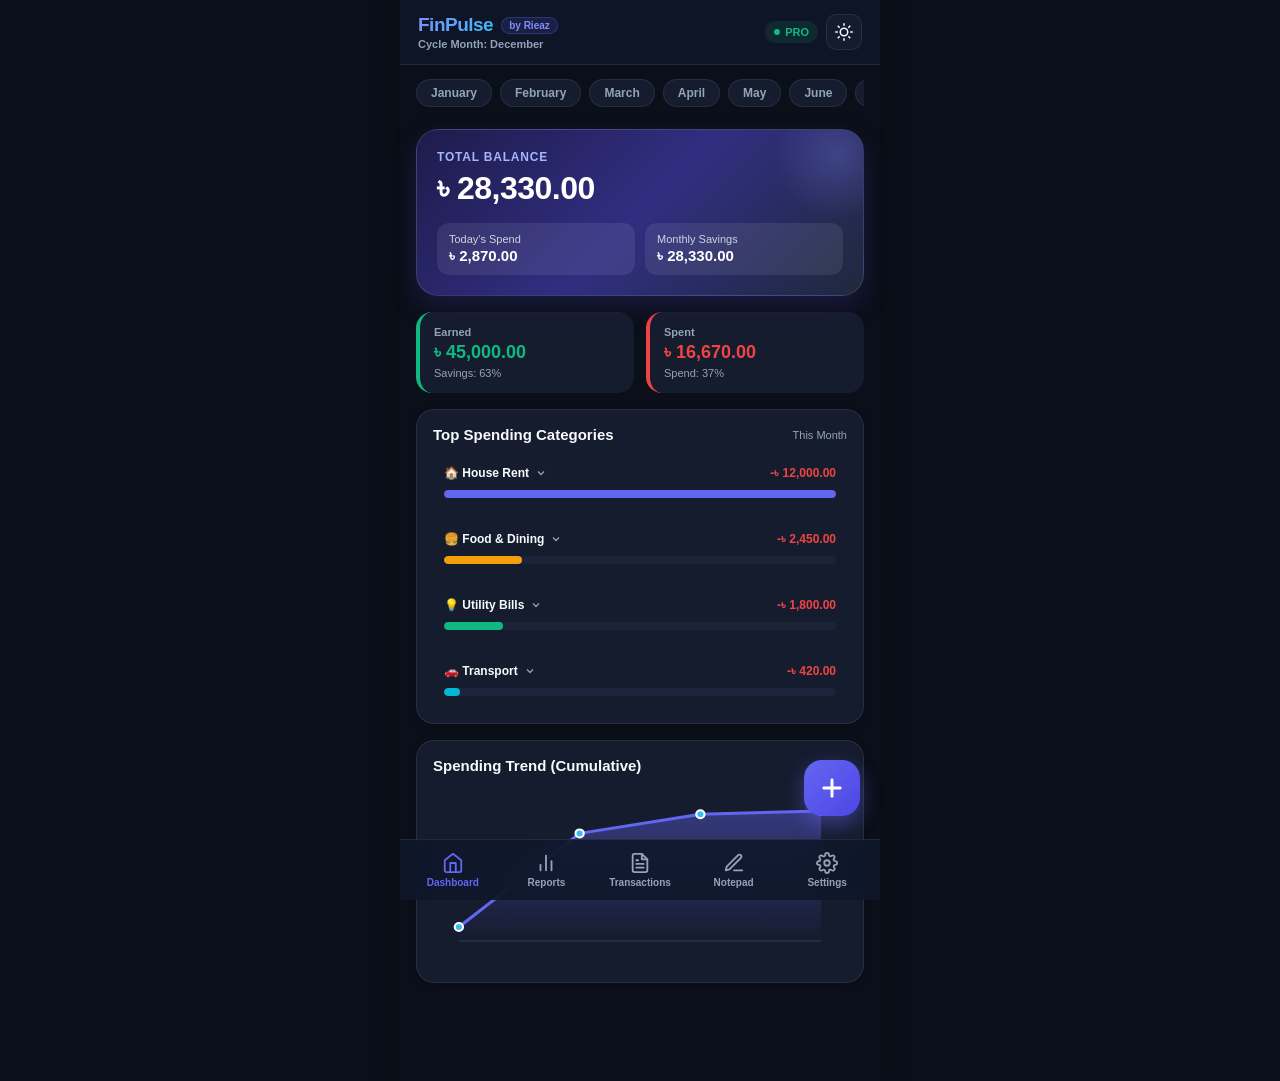
==== commit 0f0ef670: "Fix: name" ====
--- a/app/src/main/assets/pwa/index.html
+++ b/app/src/main/assets/pwa/index.html
@@ -19,7 +19,7 @@
   <link rel="manifest" href="manifest.json">
   
   <!-- Stylesheet -->
-  <link rel="stylesheet" href="style.css?v=2.5.3">
+  <link rel="stylesheet" href="style.css?v=2.5.4">
 </head>
 <body>
   
@@ -135,17 +135,6 @@
             <svg id="trend-svg" width="100%" height="180" viewBox="0 0 400 180" preserveAspectRatio="none"></svg>
           </div>
         </div>
-
-        <!-- Recent Transactions -->
-        <div class="card">
-          <div class="section-header">
-            <h3 id="lbl-recent-activity">Latest Daily Activity</h3>
-            <button id="btn-view-all-tx">View All</button>
-          </div>
-          <div class="tx-list" id="dashboard-recent-txs">
-            <!-- Rendered by JS -->
-          </div>
-        </div>
       </section>
 
       <!-- 2. REPORTS SCREEN -->
@@ -184,9 +173,18 @@
       <!-- 3. TRANSACTIONS SCREEN -->
       <section id="screen-transactions" class="tab-screen">
         <!-- Search & Filter Controls -->
-        <div class="search-box">
-          <svg width="18" height="18" viewBox="0 0 24 24" fill="none" stroke="currentColor" stroke-width="2"><circle cx="11" cy="11" r="8"></circle><line x1="21" y1="21" x2="16.65" y2="16.65"></line></svg>
-          <input type="text" id="input-search-tx" placeholder="Search transactions...">
+        <div class="search-box tx-search-box" style="position: relative; display: flex; align-items: center;">
+          <svg width="18" height="18" viewBox="0 0 24 24" fill="none" stroke="currentColor" stroke-width="2" style="flex-shrink: 0;"><circle cx="11" cy="11" r="8"></circle><line x1="21" y1="21" x2="16.65" y2="16.65"></line></svg>
+          <input type="text" id="input-search-tx" placeholder="Search transactions..." style="flex: 1; padding-right: 36px;">
+          <label for="input-search-tx-date" id="btn-calendar-tx" title="Filter by date" style="position: absolute; right: 10px; cursor: pointer; display: flex; align-items: center; justify-content: center; color: var(--text-muted); padding: 4px;">
+            <svg width="20" height="20" viewBox="0 0 24 24" fill="none" stroke="currentColor" stroke-width="2"><rect x="3" y="4" width="18" height="18" rx="2" ry="2"></rect><line x1="16" y1="2" x2="16" y2="6"></line><line x1="8" y1="2" x2="8" y2="6"></line><line x1="3" y1="10" x2="21" y2="10"></line></svg>
+          </label>
+          <input type="date" id="input-search-tx-date" style="position: absolute; opacity: 0; pointer-events: none; width: 0; height: 0;">
+        </div>
+
+        <div id="tx-date-filter-chip" style="display: none; align-items: center; justify-content: space-between; background: rgba(99, 102, 241, 0.12); border: 1px solid rgba(99, 102, 241, 0.3); border-radius: 20px; padding: 4px 12px; margin-bottom: 12px; font-size: 12px; font-weight: 600; color: #6366f1;">
+          <span id="tx-date-chip-text">Date: 2026-09-18</span>
+          <button id="btn-clear-date-filter" style="background: none; border: none; font-size: 16px; line-height: 1; color: #6366f1; cursor: pointer; padding: 0 0 0 8px;">&times;</button>
         </div>
 
         <div class="filter-pills">
@@ -238,25 +236,21 @@
       <!-- 5. SETTINGS SCREEN -->
       <section id="screen-settings" class="tab-screen">
         
-        <!-- Profile Settings Card -->
+        <!-- General Settings Card -->
         <div class="card settings-group">
           <div class="section-header">
-            <h3 id="lbl-profile-settings">Profile Settings</h3>
-          </div>
-          
-          <div class="form-group">
-            <label class="form-label" id="lbl-user-name">Name</label>
-            <input type="text" id="input-user-name" class="form-control" value="Rieaz">
+            <h3 id="lbl-profile-settings">General Settings</h3>
           </div>
 
           <div class="form-group">
             <label class="form-label" id="lbl-currency">Currency Options</label>
-            <div class="btn-group-segmented" id="currency-segmented">
+            <div class="btn-group-segmented currency-scroll-row" id="currency-segmented">
               <button class="btn-segmented active" data-curr="৳">৳ BDT</button>
               <button class="btn-segmented" data-curr="$">$ USD</button>
               <button class="btn-segmented" data-curr="€">€ EUR</button>
               <button class="btn-segmented" data-curr="£">£ GBP</button>
-              <button class="btn-segmented" data-curr="₹">₹ INR</button>
+              <button class="btn-segmented" data-curr="MYR">RM MYR</button>
+              <button class="btn-segmented" data-curr="SAR">﷼ SAR</button>
             </div>
           </div>
 
@@ -269,31 +263,8 @@
           </div>
 
           <button id="btn-save-profile" class="btn-primary" style="margin-top: 6px;">
-            <span id="lbl-save-profile">Save Profile Changes</span>
+            <span id="lbl-save-profile">Save Change</span>
           </button>
-        </div>
-
-        <!-- Notifications & Alerts -->
-        <div class="card settings-group">
-          <div class="section-header">
-            <h3 id="lbl-notifications-section">Notifications & Alerts</h3>
-          </div>
-
-          <div class="toggle-row">
-            <span class="toggle-label" id="lbl-reminder-toggle">Transaction Reminders</span>
-            <label class="switch">
-              <input type="checkbox" id="chk-reminder" checked>
-              <span class="slider"></span>
-            </label>
-          </div>
-          <hr style="border: none; border-top: 1px solid var(--border-subtle);">
-          <div class="toggle-row">
-            <span class="toggle-label" id="lbl-alerts-toggle">Budget Limit Warnings (>80%)</span>
-            <label class="switch">
-              <input type="checkbox" id="chk-budget-alerts" checked>
-              <span class="slider"></span>
-            </label>
-          </div>
         </div>
 
         <!-- Backup & Restore -->
@@ -306,12 +277,12 @@
           <div style="display: grid; grid-template-columns: 1fr 1fr; gap: 10px; margin-top: 6px;">
             <button id="btn-export-backup" class="btn-secondary" style="display: flex; align-items: center; justify-content: center; gap: 6px;">
               <svg width="16" height="16" viewBox="0 0 24 24" fill="none" stroke="currentColor" stroke-width="2"><path d="M21 15v4a2 2 0 0 1-2 2H5a2 2 0 0 1-2-2v-4"></path><polyline points="17 8 12 3 7 8"></polyline><line x1="12" y1="3" x2="12" y2="15"></line></svg>
-              <span id="lbl-export-json">Export JSON</span>
+              <span id="lbl-export-json">Backup</span>
             </button>
 
             <button id="btn-import-backup" class="btn-secondary" style="display: flex; align-items: center; justify-content: center; gap: 6px;">
               <svg width="16" height="16" viewBox="0 0 24 24" fill="none" stroke="currentColor" stroke-width="2"><path d="M21 15v4a2 2 0 0 1-2 2H5a2 2 0 0 1-2-2v-4"></path><polyline points="7 10 12 15 17 10"></polyline><line x1="12" y1="15" x2="12" y2="3"></line></svg>
-              <span id="lbl-restore-json">Restore JSON</span>
+              <span id="lbl-restore-json">Restore</span>
             </button>
             <input type="file" id="file-import-input" accept=".json,application/json" style="display: none;">
           </div>
@@ -467,9 +438,14 @@
         <input type="date" id="tx-input-date" class="form-control">
       </div>
 
-      <button id="btn-save-tx" class="btn-primary" style="margin-top: 10px;">
-        <span id="lbl-btn-save-tx">Save Transaction</span>
-      </button>
+      <div class="modal-actions-row" id="tx-actions-row" style="display: flex; gap: 10px; margin-top: 14px;">
+        <button id="btn-save-tx" class="btn-primary" style="flex: 1;">
+          <span id="lbl-btn-save-tx">Save Transaction</span>
+        </button>
+        <button id="btn-delete-tx" class="btn-danger" style="flex: 1; display: none; background: rgba(239, 68, 68, 0.15); color: #ef4444; border: 1px solid rgba(239, 68, 68, 0.3); border-radius: 12px; font-weight: 700; cursor: pointer; padding: 12px; font-size: 14px;">
+          <span id="lbl-btn-delete-tx">Remove</span>
+        </button>
+      </div>
     </div>
   </div>
 
@@ -558,6 +534,6 @@
   </div>
 
   <!-- App Script -->
-  <script src="app.js?v=2.5.3"></script>
+  <script src="app.js?v=2.5.4"></script>
 </body>
 </html>
--- a/app/src/main/assets/pwa/style.css
+++ b/app/src/main/assets/pwa/style.css
@@ -761,6 +761,29 @@
   gap: 6px;
 }
 
+.currency-scroll-row {
+  display: flex !important;
+  flex-direction: row !important;
+  flex-wrap: nowrap !important;
+  overflow-x: auto !important;
+  -webkit-overflow-scrolling: touch;
+  gap: 8px !important;
+  padding: 4px 2px 8px 2px;
+  scrollbar-width: none;
+  -ms-overflow-style: none;
+}
+
+.currency-scroll-row::-webkit-scrollbar {
+  display: none;
+}
+
+.currency-scroll-row .btn-segmented {
+  flex: 0 0 auto !important;
+  white-space: nowrap !important;
+  min-width: 76px;
+  padding: 8px 14px;
+}
+
 .btn-segmented {
   flex: 1;
   padding: 8px;
